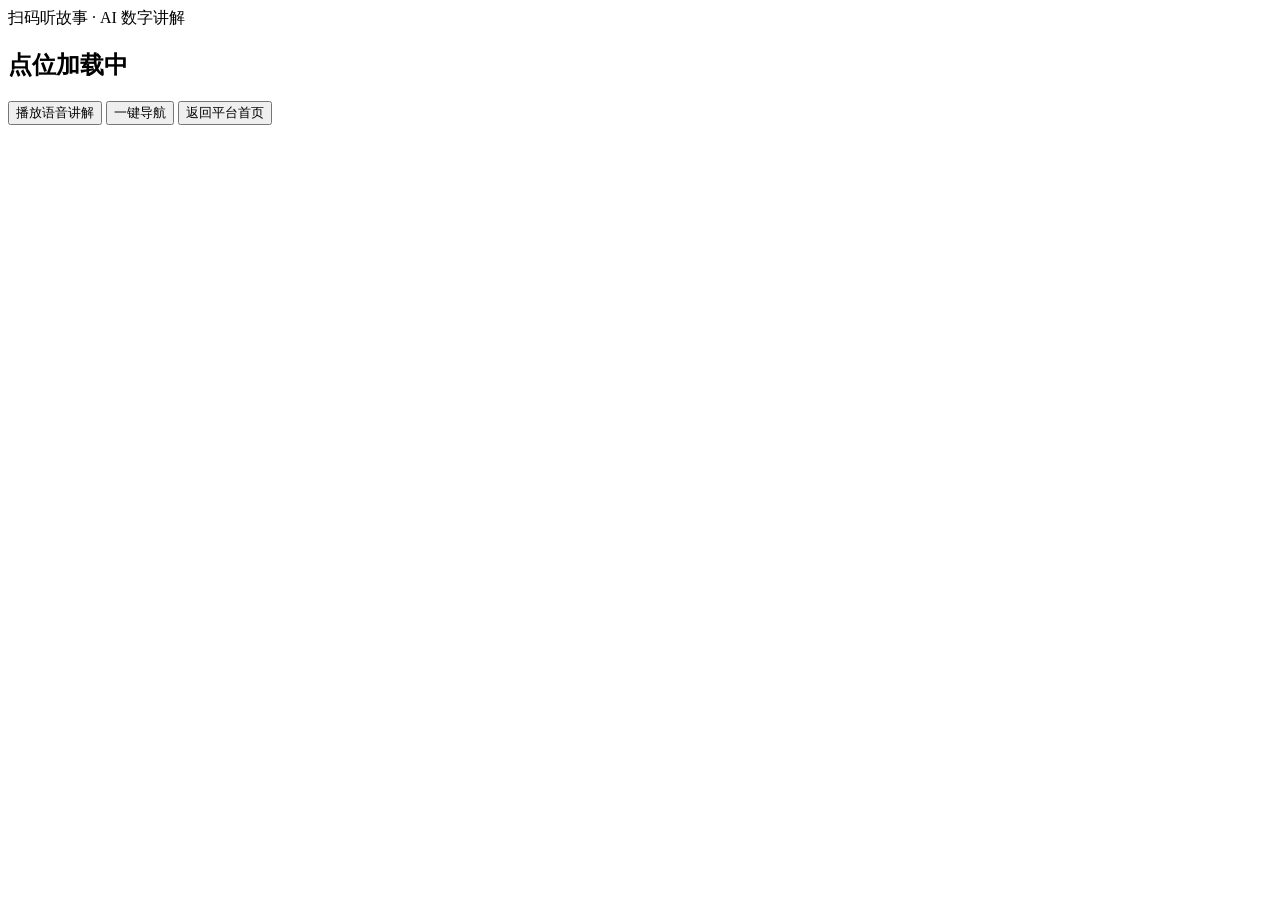
==== spot.html @ 3d2d34d2 "Add files via upload" ====
<!DOCTYPE html>
<html lang="zh-CN">
<head>
  <meta charset="UTF-8"/>
  <meta name="viewport" content="width=device-width, initial-scale=1.0"/>
  <title>扫码听故事 - 红土客韵・数字陆河</title>
  <link rel="stylesheet" href="./css/style.css"/>
</head>
<body>
  <main class="spot-page">
    <section class="spot-card">
      <div class="spot-hero">
        <div class="tag">扫码听故事 · AI 数字讲解</div>
        <h1 id="spotName">点位加载中</h1>
        <p id="spotIntro"></p>
        <div class="tags" id="spotTags"></div>
        <div class="spot-actions">
          <button class="btn btn-primary" onclick="playNarration()">播放语音讲解</button>
          <button class="btn btn-secondary" onclick="openNavigation(spot.id)">一键导航</button>
          <button class="btn btn-ghost" onclick="location.href='./index.html'">返回平台首页</button>
        </div>
      </div>
      <div>
        <div class="video-box" id="videoBox"></div>
        <div class="story-text" id="storyText"></div>
      </div>
    </section>
  </main>
  <script src="./js/config.js"></script>
  <script src="./js/spots-data.js"></script>
  <script>
    const params = new URLSearchParams(location.search);
    const id = params.get("id") || "jishixi";
    const spot = window.SPOTS.find(s => s.id === id) || window.SPOTS[0];

    document.title = spot.name + " - 扫码听故事";
    document.getElementById("spotName").innerText = spot.name;
    document.getElementById("spotIntro").innerText = spot.intro + " 地址：" + spot.address;
    document.getElementById("spotTags").innerHTML = spot.tags.map(t => `<span>${t}</span>`).join("");
    document.getElementById("storyText").innerText = window.SPOT_STORIES[spot.id] || spot.storyShort;

    const videoBox = document.getElementById("videoBox");
    videoBox.innerHTML = `<video controls preload="metadata" onerror="this.style.display='none';this.parentNode.insertAdjacentHTML('beforeend','<div style=&quot;padding:22px;text-align:center;line-height:1.8&quot;>暂无数字人视频，请将 ${spot.video} 放入 assets/videos/ 文件夹。<br>当前已启用讲解文本和浏览器语音播放。</div>')"><source src="${spot.video}" type="video/mp4"></video>`;

    function playNarration(){
      if(!("speechSynthesis" in window)){ alert("当前浏览器不支持语音朗读"); return; }
      window.speechSynthesis.cancel();
      const u = new SpeechSynthesisUtterance(window.SPOT_STORIES[spot.id] || spot.storyShort);
      u.lang = "zh-CN";
      u.rate = 0.95;
      window.speechSynthesis.speak(u);
    }

    function openNavigation(id){
      const s = window.SPOTS.find(x => x.id === id) || spot;
      const url = `https://uri.amap.com/marker?position=${s.lng},${s.lat}&name=${encodeURIComponent(s.name)}&src=red-tour-guide&coordinate=gaode&callnative=1`;
      window.open(url, "_blank");
    }
  </script>
</body>
</html>
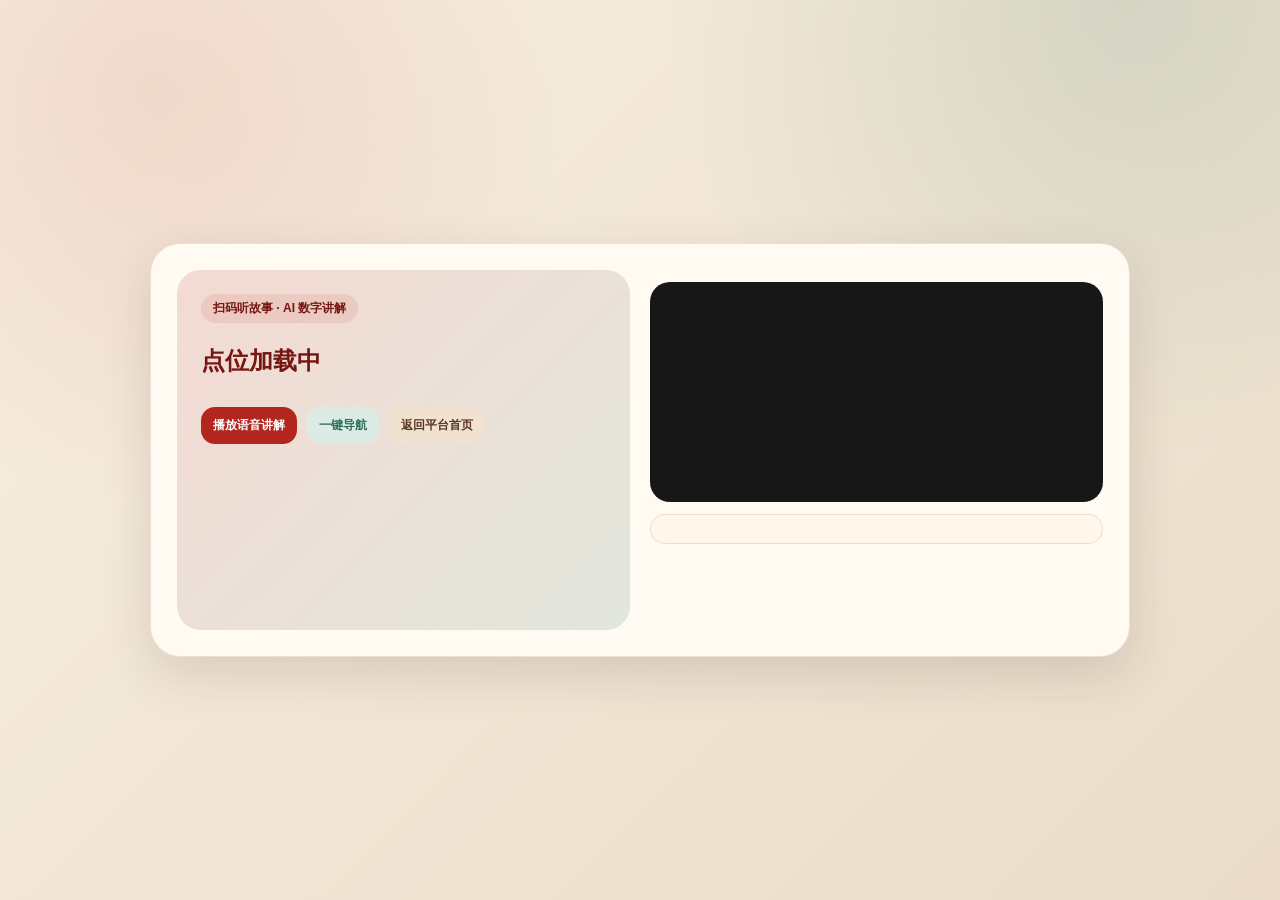
==== commit 6f50b0ad: "Update stylesheet link in spot.html" ====
--- a/spot.html
+++ b/spot.html
@@ -4,7 +4,7 @@
   <meta charset="UTF-8"/>
   <meta name="viewport" content="width=device-width, initial-scale=1.0"/>
   <title>扫码听故事 - 红土客韵・数字陆河</title>
-  <link rel="stylesheet" href="./css/style.css"/>
+  <link rel="stylesheet" href="./style.css"/>
 </head>
 <body>
   <main class="spot-page">
--- a/style.css
+++ b/style.css
@@ -0,0 +1,31 @@
+
+:root{
+  --red:#b3261e;--deep-red:#761713;--green:#2f6f5e;--dark-green:#1f4f43;
+  --cream:#f7f0e4;--paper:#fffaf2;--wood:#5a3825;--text:#302824;--muted:#796b63;
+  --line:rgba(118,23,19,.12);--shadow:0 18px 50px rgba(64,36,25,.14);--radius:24px;
+}
+*{margin:0;padding:0;box-sizing:border-box}
+body{min-height:100vh;font-family:"Microsoft YaHei","PingFang SC","Noto Sans SC",sans-serif;color:var(--text);background:radial-gradient(circle at 12% 10%,rgba(179,38,30,.10),transparent 30%),radial-gradient(circle at 88% 0%,rgba(47,111,94,.14),transparent 32%),linear-gradient(135deg,#f8efe1,#eadcc9);}
+button,input,select{font-family:inherit}
+.dashboard{width:100vw;min-height:100vh;display:grid;grid-template-columns:260px 1fr 370px;gap:18px;padding:18px}
+.sidebar,.main,.right-panel{border-radius:30px;background:rgba(255,250,242,.90);border:1px solid rgba(118,23,19,.10);box-shadow:var(--shadow);backdrop-filter:blur(16px);overflow:hidden}
+.sidebar{display:flex;flex-direction:column;padding:22px}
+.logo{display:flex;align-items:center;gap:12px;margin-bottom:28px}.logo-mark{width:48px;height:48px;border-radius:18px;background:linear-gradient(135deg,var(--red),var(--deep-red));color:#fff8e8;display:flex;align-items:center;justify-content:center;font-family:SimSun,serif;font-size:24px;font-weight:bold;box-shadow:0 12px 24px rgba(118,23,19,.25)}
+.logo h1{font-size:18px;line-height:1.25;color:var(--wood)}.logo p{font-size:12px;color:var(--muted);margin-top:4px}
+.nav{display:grid;gap:10px}.nav-item{display:flex;align-items:center;gap:12px;padding:13px 14px;border-radius:18px;color:var(--muted);font-size:14px;cursor:pointer;transition:.25s}.nav-item:hover,.nav-item.active{background:linear-gradient(135deg,rgba(179,38,30,.11),rgba(47,111,94,.10));color:var(--deep-red);font-weight:bold}.nav-icon{width:34px;height:34px;border-radius:13px;background:#f2e5d5;display:flex;align-items:center;justify-content:center}
+.sidebar-bottom{margin-top:auto;padding:16px;border-radius:22px;background:linear-gradient(135deg,rgba(47,111,94,.94),rgba(31,79,67,.96));color:#fff}.sidebar-bottom h3{font-size:15px;margin-bottom:8px}.sidebar-bottom p{font-size:12px;line-height:1.7;opacity:.9}
+.main{display:grid;grid-template-rows:auto auto 1fr;gap:16px;padding:22px;overflow-y:auto}.topbar{display:flex;align-items:center;justify-content:space-between;gap:16px}.tag{display:inline-flex;padding:6px 12px;border-radius:999px;background:rgba(179,38,30,.10);color:var(--deep-red);font-size:12px;font-weight:bold;margin-bottom:10px}.title-block h2{font-family:SimSun,"Noto Serif SC",serif;font-size:34px;color:var(--wood);letter-spacing:1px}.title-block p{color:var(--muted);font-size:14px;margin-top:8px}
+.search{width:400px;display:flex;align-items:center;padding:10px;border-radius:18px;background:#fffaf2;border:1px solid rgba(118,23,19,.10)}.search input{flex:1;border:none;outline:none;background:transparent;padding:8px;font-size:14px}.search button,.btn,.chat-input button,.modal button{border:none;cursor:pointer;font-weight:bold}.search button{padding:10px 14px;border-radius:14px;background:var(--green);color:#fff}
+.stats{display:grid;grid-template-columns:repeat(4,1fr);gap:14px}.stat-card{border-radius:22px;background:#fffaf2;padding:18px;border:1px solid rgba(118,23,19,.10);box-shadow:0 12px 28px rgba(64,36,25,.08);position:relative;overflow:hidden}.stat-card:after{content:"";position:absolute;width:80px;height:80px;border-radius:50%;right:-28px;bottom:-30px;background:rgba(179,38,30,.08)}.stat-card h3{font-size:13px;color:var(--muted);margin-bottom:8px}.stat-card strong{font-size:30px;color:var(--deep-red)}.stat-card span{font-size:12px;color:var(--green);margin-left:6px}
+.content-grid{display:grid;grid-template-columns:1.25fr .85fr;gap:16px;min-height:0}.panel{border-radius:var(--radius);background:#fffaf2;border:1px solid rgba(118,23,19,.10);box-shadow:0 12px 30px rgba(64,36,25,.08);padding:18px}.panel-title{display:flex;justify-content:space-between;align-items:center;margin-bottom:14px}.panel-title h3{font-size:18px;color:var(--wood)}.panel-title span{font-size:12px;color:var(--muted)}
+#map{height:470px;border-radius:22px;position:relative;overflow:hidden;border:1px solid rgba(47,111,94,.15);background:linear-gradient(135deg,rgba(47,111,94,.16),rgba(179,38,30,.09)),repeating-linear-gradient(45deg,rgba(255,255,255,.55) 0 10px,transparent 10px 22px)}
+.fallback-map{height:100%;padding:76px 20px 20px;display:grid;grid-template-columns:repeat(2,1fr);gap:14px}.fallback-pin{border:1px solid var(--line);background:rgba(255,250,242,.86);border-radius:18px;padding:14px;text-align:left;box-shadow:0 10px 26px rgba(64,36,25,.08);cursor:pointer}.fallback-pin strong{color:var(--deep-red);display:block;margin-bottom:6px}
+.floating-card{position:absolute;right:20px;bottom:20px;width:300px;padding:16px;border-radius:20px;background:rgba(255,250,242,.95);border:1px solid rgba(118,23,19,.10);box-shadow:var(--shadow);z-index:7}.floating-card h4{color:var(--deep-red);font-size:16px;margin-bottom:8px}.floating-card p{font-size:12px;line-height:1.7;color:var(--muted);margin-bottom:10px}.tags{display:flex;gap:6px;flex-wrap:wrap;margin-bottom:12px}.tags span{font-size:11px;color:var(--green);background:rgba(47,111,94,.09);padding:5px 8px;border-radius:99px}
+.btn-row{display:flex;gap:8px;flex-wrap:wrap}.btn{border-radius:14px;padding:10px 12px;font-size:12px}.btn-primary{background:var(--red);color:#fff}.btn-secondary{background:#dcece5;color:var(--green)}.btn-ghost{background:#f0e2cf;color:var(--wood)}
+.function-list{display:grid;gap:12px}.function-card{display:grid;grid-template-columns:48px 1fr auto;align-items:center;gap:12px;padding:14px;border-radius:20px;background:linear-gradient(135deg,rgba(179,38,30,.06),rgba(47,111,94,.06));border:1px solid rgba(118,23,19,.08);cursor:pointer;transition:.25s}.function-card:hover{transform:translateY(-2px);box-shadow:0 14px 28px rgba(64,36,25,.10)}.function-icon{width:48px;height:48px;border-radius:18px;background:#f0e2cf;display:flex;align-items:center;justify-content:center;font-size:23px}.function-card h4{font-size:15px;color:var(--wood);margin-bottom:5px}.function-card p{font-size:12px;color:var(--muted);line-height:1.5}.status{font-size:12px;color:var(--green);font-weight:bold}
+.right-panel{padding:22px;display:grid;grid-template-rows:auto 1fr auto;gap:16px}.ai-human{border-radius:24px;background:linear-gradient(135deg,rgba(47,111,94,.96),rgba(31,79,67,.97));color:#fff;padding:18px;display:grid;grid-template-columns:96px 1fr;gap:14px;align-items:center;box-shadow:0 16px 36px rgba(31,79,67,.20)}.human-avatar{width:96px;height:122px;border-radius:26px;background:radial-gradient(circle at 50% 24%,#ffd8a2 0 18px,transparent 19px),radial-gradient(circle at 50% 42%,#efad76 0 27px,transparent 28px),linear-gradient(180deg,#c73429 0 53%,#751713 53% 100%);border:2px solid rgba(255,255,255,.32);position:relative}.human-avatar:before{content:"客";position:absolute;top:9px;left:50%;transform:translateX(-50%);width:26px;height:26px;border-radius:50%;background:#fff3da;color:var(--deep-red);display:flex;align-items:center;justify-content:center;font-weight:bold;font-family:SimSun,serif}.ai-human h3{font-size:17px;margin-bottom:8px}.ai-human p{font-size:12px;line-height:1.7;opacity:.92;margin-bottom:12px}.ai-human button{border:none;border-radius:999px;padding:9px 13px;color:var(--green);background:#fff8e8;font-weight:bold;cursor:pointer}
+.chat{border-radius:24px;background:#fffaf2;border:1px solid rgba(118,23,19,.10);padding:16px;min-height:0;display:grid;grid-template-rows:auto 1fr auto}.chat h3,.tech h3{color:var(--wood);font-size:17px;margin-bottom:12px}.chat-window{overflow-y:auto;padding-right:6px}.msg{max-width:88%;padding:10px 12px;border-radius:16px;margin-bottom:10px;font-size:12px;line-height:1.6;white-space:pre-wrap}.bot{background:#dcece5;color:#244d43;border-top-left-radius:5px}.user{margin-left:auto;background:var(--red);color:white;border-top-right-radius:5px}.chat-input{display:flex;gap:8px;margin-top:12px}.chat-input input{flex:1;border:1px solid rgba(118,23,19,.12);border-radius:14px;padding:11px;outline:none;background:#fff}.chat-input button{border-radius:14px;padding:0 13px;background:var(--green);color:white}
+.tech{border-radius:24px;background:#fffaf2;border:1px solid rgba(118,23,19,.10);padding:16px}.tech-flow{display:grid;gap:8px}.tech-node{display:flex;align-items:center;gap:10px;padding:10px;border-radius:15px;background:rgba(47,111,94,.07);color:var(--muted);font-size:12px}.tech-dot{width:9px;height:9px;border-radius:50%;background:var(--red)}
+.modal-mask{position:fixed;inset:0;background:rgba(0,0,0,.48);display:none;align-items:center;justify-content:center;z-index:99;padding:20px}.modal{width:720px;max-width:100%;max-height:88vh;overflow:auto;background:#fffaf2;border-radius:28px;padding:24px;box-shadow:0 28px 80px rgba(0,0,0,.28)}.modal h3{color:var(--deep-red);font-size:22px;margin-bottom:12px}.modal p{color:var(--muted);font-size:14px;line-height:1.8;margin-bottom:16px}.form-grid{display:grid;grid-template-columns:1fr 1fr;gap:12px;margin:12px 0}.form-grid label{display:grid;gap:6px;font-size:12px;color:var(--muted)}.form-grid select{padding:10px;border-radius:14px;border:1px solid var(--line);background:#fff}.video-box{border-radius:20px;background:#171717;color:#fff;min-height:220px;display:flex;align-items:center;justify-content:center;overflow:hidden;margin:12px 0}.video-box video{width:100%;height:100%;max-height:330px}.story-text{background:#fff7e9;border:1px solid var(--line);border-radius:18px;padding:14px;line-height:1.85;color:var(--text);font-size:14px}.qr-wrap{text-align:center}.qr-canvas{margin:12px auto;background:#fff;padding:12px;border-radius:18px;display:inline-block}.modal .close{width:100%;border-radius:16px;padding:13px;color:white;background:var(--red);margin-top:10px}
+.spot-page{min-height:100vh;padding:24px;display:grid;place-items:center}.spot-card{width:980px;max-width:100%;border-radius:30px;background:#fffaf2;box-shadow:var(--shadow);border:1px solid var(--line);padding:26px;display:grid;grid-template-columns:1fr 1fr;gap:20px}.spot-hero{border-radius:24px;min-height:360px;background:linear-gradient(135deg,rgba(179,38,30,.15),rgba(47,111,94,.14));padding:24px}.spot-hero h1{color:var(--deep-red);margin:12px 0}.spot-hero p{line-height:1.8;color:var(--muted)}.spot-actions{display:flex;gap:10px;flex-wrap:wrap;margin-top:18px}
+@media(max-width:1200px){body{overflow:auto}.dashboard{grid-template-columns:1fr}.content-grid{grid-template-columns:1fr}.right-panel{grid-template-rows:auto}.stats{grid-template-columns:repeat(2,1fr)}.topbar{flex-direction:column;align-items:stretch}.search{width:100%}.spot-card{grid-template-columns:1fr}}
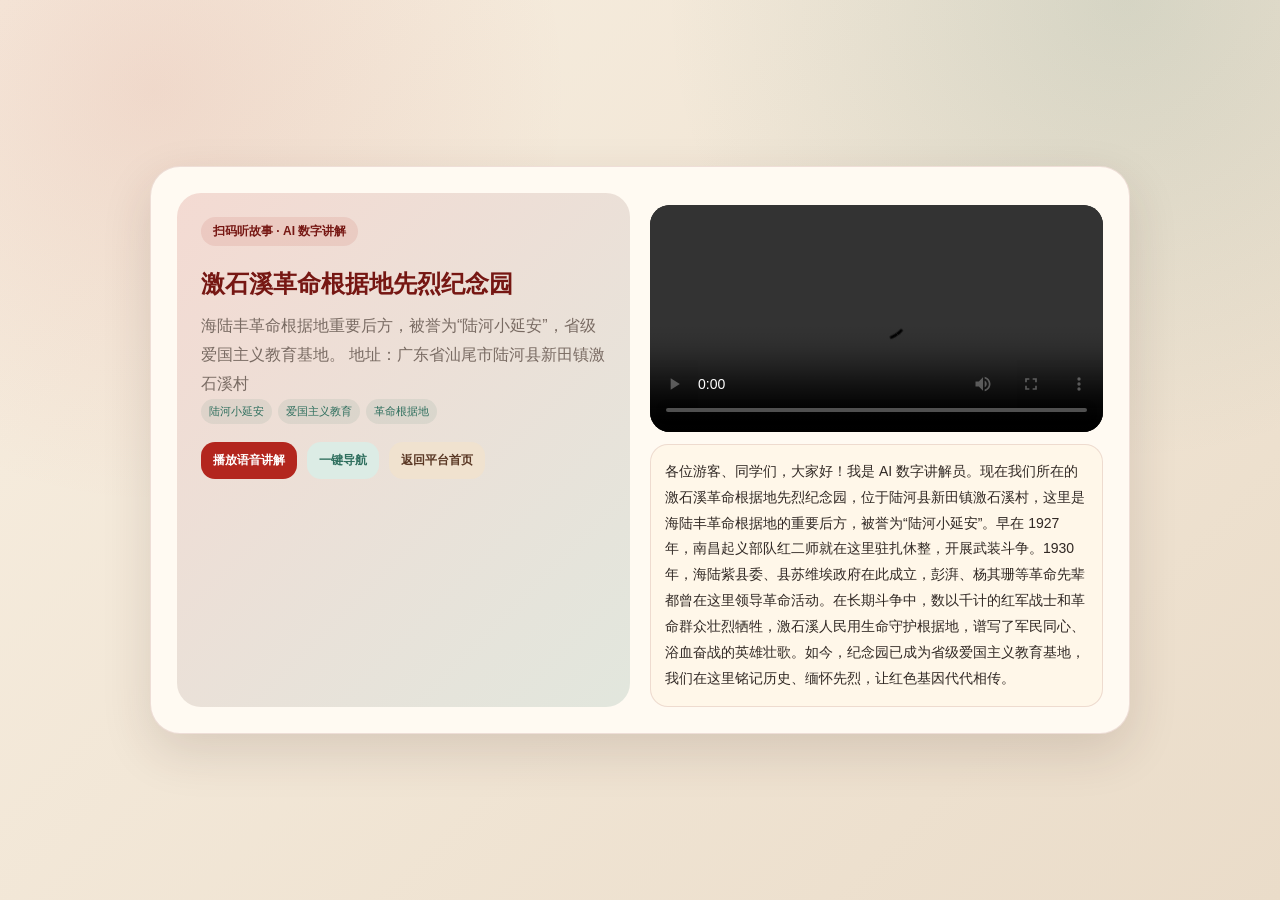
==== commit f022490f: "Update script source paths in spot.html" ====
--- a/spot.html
+++ b/spot.html
@@ -26,8 +26,8 @@
       </div>
     </section>
   </main>
-  <script src="./js/config.js"></script>
-  <script src="./js/spots-data.js"></script>
+ <script src="./config.js"></script>
+<script src="./spots-data.js"></script>
   <script>
     const params = new URLSearchParams(location.search);
     const id = params.get("id") || "jishixi";
